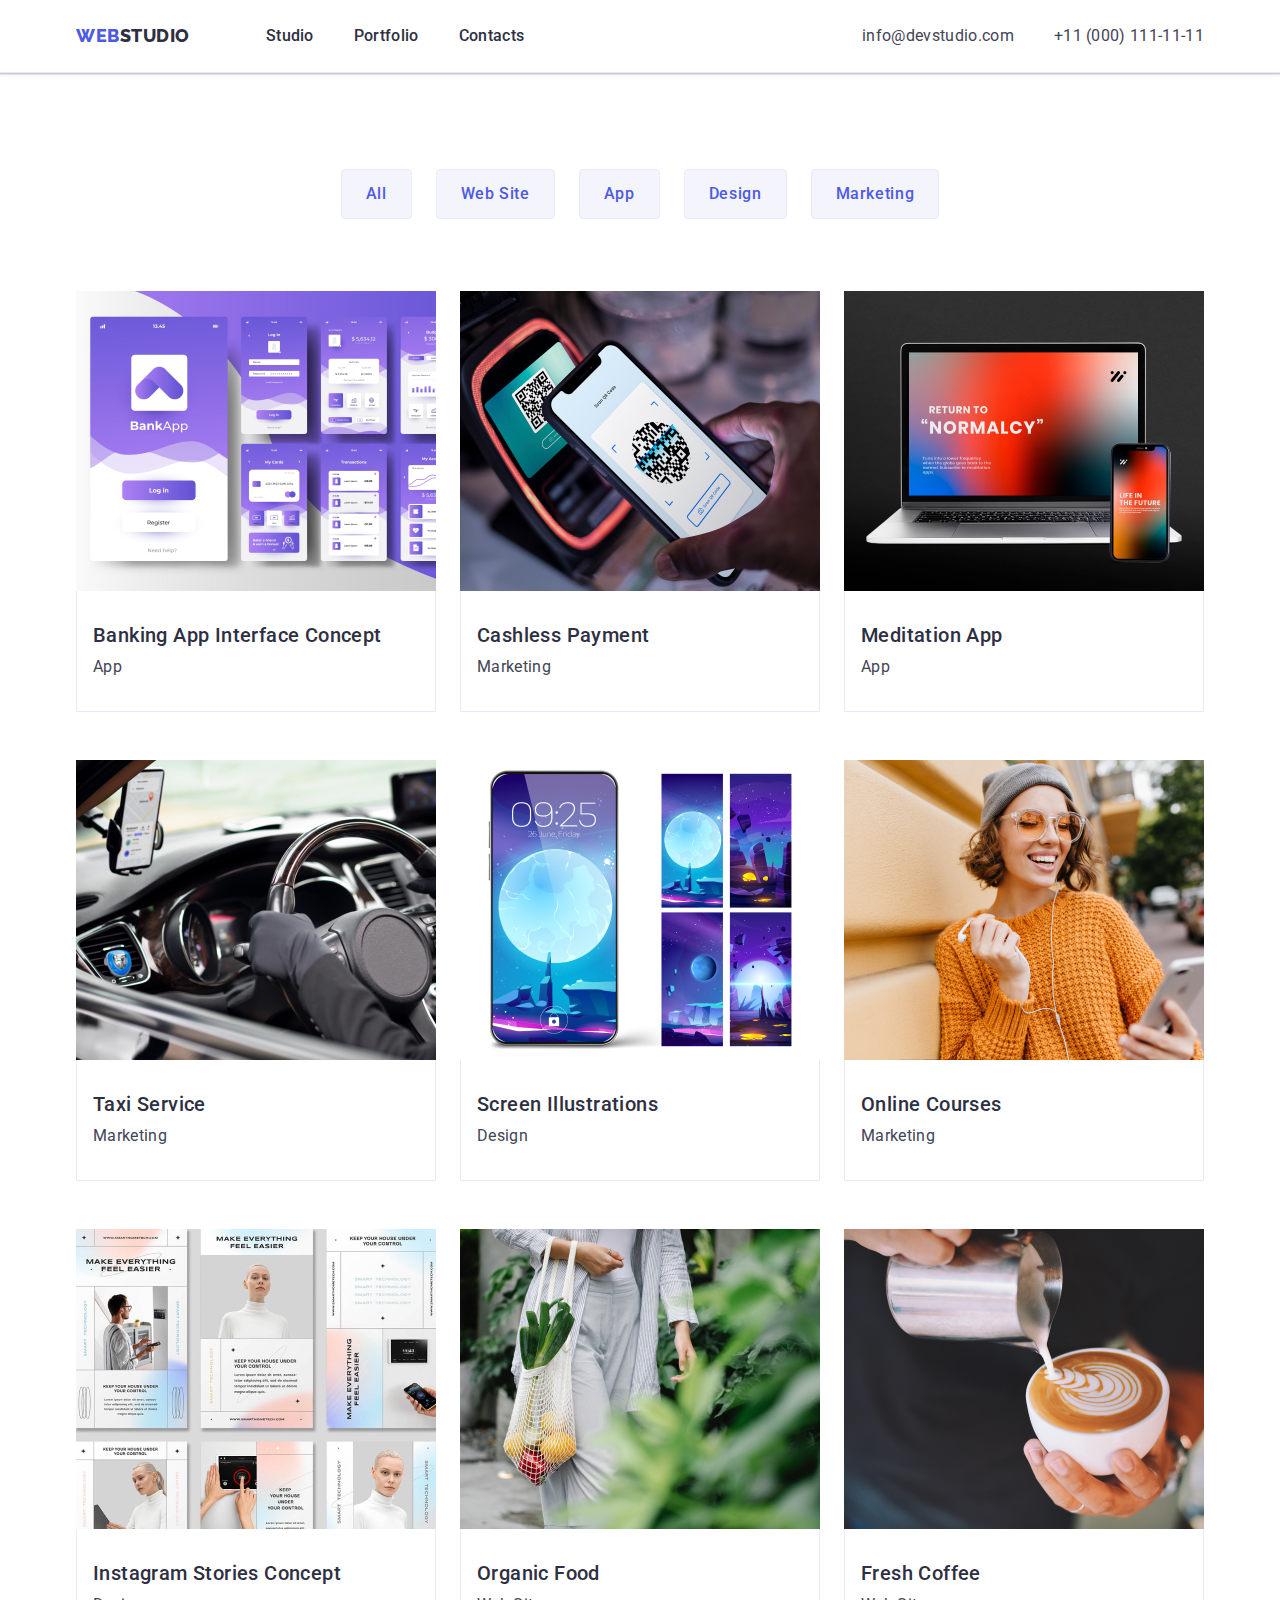
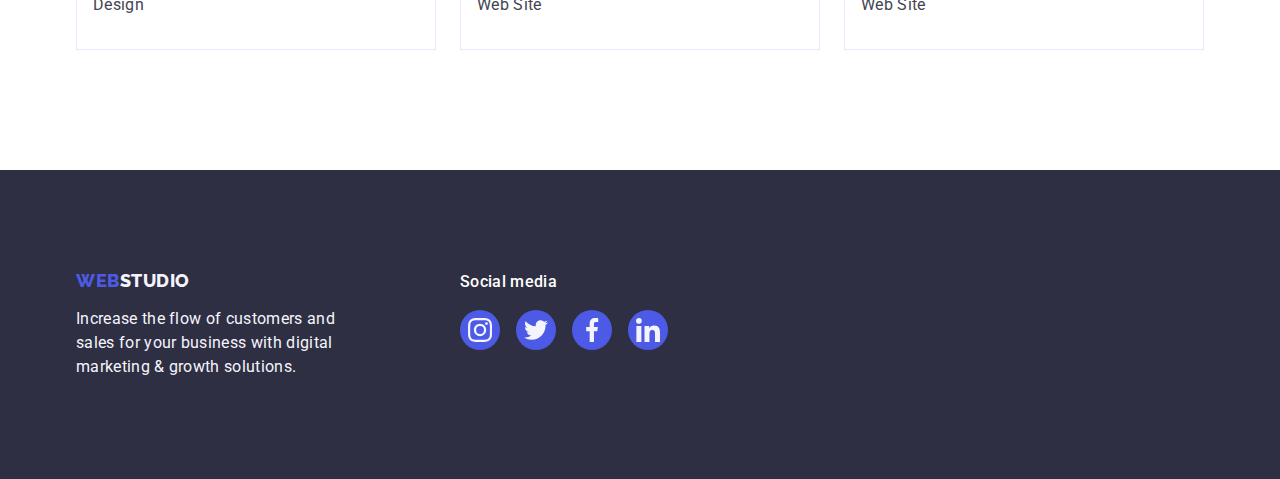
==== portfolio.html @ a552c52c "Initial commit" ====
<!DOCTYPE html>
<html lang="en">
  <head>
    <meta charset="UTF-8" />
    <meta http-equiv="X-UA-Compatible" content="IE=edge" />
    <meta name="viewport" content="width=device-width, initial-scale=1.0" />
    <title>Document</title>
    <!-- fonts -->
    <link rel="preconnect" href="https://fonts.googleapis.com" />
    <link rel="preconnect" href="https://fonts.gstatic.com" crossorigin />
    <link
      href="https://fonts.googleapis.com/css2?family=Raleway:wght@700;800&family=Roboto:wght@400;500&display=swap"
      rel="stylesheet"
    />
    <link
      rel="stylesheet"
      href="https://cdnjs.cloudflare.com/ajax/libs/modern-normalize/1.1.0/modern-normalize.min.css"
    />
    <!-- css -->
    <link rel="stylesheet" href="./css/styles.css" />
  </head>
  <body>
    <!-- Header section -->
    <header class="header-page">
      <div class="header-container container">
        <nav class="nav-main list">
          <a href="./portfolio.html" class="trademark-link link"
            >Web<span class="trademark-dark">Studio</span></a
          >
          <ul class="nav-list list">
            <li class="nav-item list">
              <a class="nav-link link" href="./index.html">Studio</a>
            </li>
            <li class="nav-item list">
              <a class="nav-link link" href="./portfolio.html">Portfolio</a>
            </li>
            <li class="nav-item list">
              <a class="nav-link link" href="">Contacts</a>
            </li>
          </ul>
        </nav>
        <address class="address">
          <ul class="list-address list">
            <li>
              <a class="contact link" href="mailto:info@devstudio.com"
                >info@devstudio.com</a
              >
            </li>
            <li>
              <a class="contact link" href="tel:+110001111111"
                >+11 (000) 111-11-11</a
              >
            </li>
          </ul>
        </address>
      </div>
    </header>
    <main>
      <!-- Buttons and Rows of pictures -->
      <section class="btn-img">
        <div class="buttons-container container">
          <h1 hidden>Buttons and Pictures</h1>
          <ul class="btn-img-list list">
            <li class="portfolio-button">
              <button class="button" type="button">All</button>
            </li>
            <li class="portfolio-button">
              <button class="button" type="button">Web Site</button>
            </li>
            <li class="portfolio-button">
              <button class="button" type="button">App</button>
            </li>
            <li class="portfolio-button">
              <button class="button" type="button">Design</button>
            </li>
            <li class="portfolio-button">
              <button class="button" type="button">Marketing</button>
            </li>
          </ul>
          <!-- PROJECTS -->
          <ul class="project list">
            <li class="project-item">
              <a href="" class="project-link link">
                <img
                  src="./images/projects/1concept.jpg"
                  alt="Banking App Interface Concept"
                  width="360"
                  height="300"
                />
                <div class="project-wraper">
                  <h2 class="project-name link">
                    Banking App Interface Concept
                  </h2>
                  <p class="project-text link">App</p>
                </div>
              </a>
            </li>
            <li class="project-item">
              <a href="" class="project-link link">
                <img
                  src="./images/projects/2payment.jpg"
                  alt="Cashless Payment"
                  width="360"
                  height="300"
                />
                <div class="project-wraper">
                  <h2 class="project-name link">Cashless Payment</h2>
                  <p class="project-text link">Marketing</p>
                </div>
              </a>
            </li>
            <li class="project-item">
              <a href="" class="project-link link">
                <img
                  src="./images/projects/3app.jpg"
                  alt="Meditation App"
                  width="360"
                  height="300"
                />
                <div class="project-wraper">
                  <h2 class="project-name link">Meditation App</h2>
                  <p class="project-text link">App</p>
                </div>
              </a>
            </li>
            <li class="project-item">
              <a href="" class="project-link link">
                <img
                  src="./images/projects/4service.jpg"
                  alt="Taxi Service"
                  width="360"
                  height="300"
                />
                <div class="project-wraper">
                  <h2 class="project-name link">Taxi Service</h2>
                  <p class="project-text link">Marketing</p>
                </div>
              </a>
            </li>
            <li class="project-item">
              <a href="" class="project-link link">
                <img
                  src="./images/projects/5illustration.jpg"
                  alt="Screen Illustrations"
                  width="360"
                  height="300"
                />
                <div class="project-wraper">
                  <h2 class="project-name link">Screen Illustrations</h2>
                  <p class="project-text link">Design</p>
                </div>
              </a>
            </li>
            <li class="project-item">
              <a href="" class="project-link link">
                <img
                  src="./images/projects/6courses.jpg"
                  alt="Online Courses"
                  width="360"
                  height="300"
                />
                <div class="project-wraper">
                  <h2 class="project-name link">Online Courses</h2>
                  <p class="project-text link">Marketing</p>
                </div>
              </a>
            </li>
            <li class="project-item">
              <a href="" class="project-link link">
                <img
                  src="./images/projects/7instagram.jpg"
                  alt="Instagram Stories Concept"
                  width="360"
                  height="300"
                />
                <div class="project-wraper">
                  <h2 class="project-name link">Instagram Stories Concept</h2>
                  <p class="project-text link">Design</p>
                </div>
              </a>
            </li>
            <li class="project-item">
              <a href="" class="project-link link">
                <img
                  src="./images/projects/8food.jpg"
                  alt="Organic Food"
                  width="360"
                  height="300"
                />
                <div class="project-wraper">
                  <h2 class="project-name link">Organic Food</h2>
                  <p class="project-text link">Web Site</p>
                </div>
              </a>
            </li>
            <li class="project-item">
              <a href="" class="project-link link">
                <img
                  src="./images/projects/9coffee.jpg"
                  alt="Fresh Coffee"
                  width="360"
                  height="300"
                />
                <div class="project-wraper">
                  <h2 class="project-name link">Fresh Coffee</h2>
                  <p class="project-text link">Web Site</p>
                </div>
              </a>
            </li>
          </ul>
        </div>
      </section>
    </main>
  <!-- Footer section -->
  <footer class="footer-sec">
    <div class="footer-social container">
      <div>
      <a href="./index.html" class="logo-link link"
        >Web<span class="logo-white">Studio</span></a
      >
      <p class="footer-text">
        Increase the flow of customers and sales for your business with
        digital marketing & growth solutions.
      </p>
    </div>
      <!-- Footer icons  -->
      <div>
      <p class="footer-social-media">Social media</p>
      <ul class="footer-social-list list">
        <li class="sm-item">
          <a class="link-sm link" 
          href="" target="_blank" rel="noopener noreferrer"
          aria-label="Instagram icon">
            <svg class="sm-icon" width="24" height="24">
              <use href="./images/icon.svg#icon-instagram-2"></use>
            </svg> 
          </a>
        </li>
        <li class="sm-item">
          <a class="link-sm link" 
          href="" target="_blank" rel="noopener noreferrer"
          aria-label="Twitter icon">
            <svg class="sm-icon" width="24" height="24">
              <use href="./images/icon.svg#icon-twitter-1"></use>
            </svg> 
          </a>
        </li>
        <li class="sm-item">
          <a class="link-sm link" 
          href="" target="_blank" rel="noopener noreferrer"
          aria-label="Facebook icon">
            <svg class="sm-icon" width="24" height="24">
              <use href="./images/icon.svg#icon-facebook-1"></use>
            </svg> 
          </a>
        </li>
        <li class="sm-item">
          <a class="link-sm link" 
          href="" target="_blank" rel="noopener noreferrer"
          aria-label="Linkedin icon">
            <svg class="sm-icon" width="24" height="24">
              <use href="./images/icon.svg#icon-linkedin-1"></use>
            </svg> 
          </a>
        </li>
      </ul>
    </div>
    </div>
  </footer>
  </body>
</html>
---- css/styles.css ----
:root {
  --main-color: #4d5ae5;
  --primary-color: #2e2f42;
  --white-color: #ffffff;
  --alternative-color: #404bbf;
  --contacts-color: #434455;
}


body {
  font-family: "Roboto", sans-serif;
  color: var(--contacts-color);
  background-color: var(--white-color);
}

img {
  display: block;
  max-width: 100%;
  height: auto;
}

.visually-feature {
  position: absolute;
  width: 1px;
  height: 1px;
  margin: -1px;
  border: 0;
  padding: 0;
  clip: rect(0 0 0 0);
  overflow: hidden;
}

/* ==== reset start ==== */

h1,
h2,
h3,
h4,
h5,
h6,
p {
  margin: 0;
}

p,
ul {
  padding: 0;
  margin: 0;
}

.link {
  text-decoration: none;
}

.list {
  list-style: none;
  padding: 0;
  margin: 0;
}

button {
  font-family: inherit;
  color: currentColor;
  cursor: pointer;
}

.hidden {
  display: none;
  padding: 0;
  margin: 0;
}

.container {
  width: 1158px;
  padding-left: 15px;
  padding-right: 15px;
  margin-left: auto;
  margin-right: auto;
  align-items: center;
}

/* ==== reset ends ==== */

/* ==== HEADER ==== */

.header-page {
  display: flex;
  align-items: center;
  background: #ffffff;
  border-bottom: 1px solid #e7e9fc;
  box-shadow: 0px 2px 1px rgba(46, 47, 66, 0.08), 0px 1px 1px rgba(46, 47, 66, 0.16), 0px 1px 6px rgba(46, 47, 66, 0.08);
}

.header-container {
  display: flex;
  align-items: center;
}

/* LOGO */

.trademark-link {
  margin-right: 76px;
  padding-top: 24px;
  padding-bottom: 24px;

  color: var(--main-color);
  font-family: "Raleway", sans-serif;
  font-style: normal;
  font-weight: 800;
  font-size: 18px;
  line-height: 1.17;
  letter-spacing: 0.03em;
  text-transform: uppercase;
}
.trademark-dark {
  align-items: center;

  color: var(--primary-color);
  font-family: "Raleway";
  font-style: normal;
  font-weight: 800;
  font-size: 18px;
  line-height: 1.7;
  letter-spacing: 0.03em;
  text-transform: uppercase;
}

/* NAVIGATION */

.nav-main {
  display: flex;
  margin-right: auto;
  align-items: center;
}

.nav-list {
  display: flex;
}

.nav-list .item {
  margin-right: 0px;
}

.nav-list .item:last-child {
  margin-right: 0;
}

.nav-link {
  display: block;
  padding-top: 24px;
  padding-bottom: 24px;
  align-items: center;

  color: var(--primary-color);
  font-weight: 500;
  font-size: 16px;
  line-height: 1.5;
  letter-spacing: 0.02em;
}
.nav-link:hover,
.nav-link:focus {
  color: var(--alternative-color);
}

/* CONTACTS */

.list-address {
  display: flex;
  align-items: center;
}


.list-address .item:last-child {
  margin-right: 0;
}

.address {
  font-style: normal;
  margin-left: auto;
}

.contact {
  padding-top: 24px;
  padding-bottom: 24px;
  display: block;
  color: var(--contacts-color);
  font-family: "Roboto", sans-serif;
  font-weight: 400;
  font-size: 16px;
  line-height: 1.5;
  letter-spacing: 0.02em;
}

.contact:hover,
.contact:focus {
  color: var(--alternative-color);
}

/* ==== HERO SECTION ==== */

/* HERO TITLE */

.first-sec {
  background: #2E2F42;
  background-image: linear-gradient(rgba(46, 47, 66, 0.7), rgba(46, 47, 66, 0.7)),
  url(../images/hero/people-office.jpg);
  background-repeat: no-repeat;
  background-position: center;
  background-size: cover;
  max-width: 1440px;
  margin-left: auto;
  margin-right: auto;
  padding-top: 188px;
  padding-bottom: 188px;
  text-align: center;
}

.first-sec-title {
  margin-left: auto;
  margin-right: auto;
  max-width: 496px;
  color: var(--white-color);
  font-weight: 700;
  font-size: 56px;
  line-height: 1.07;
  text-align: center;
  display: block;
  letter-spacing: 0.02em;
}

/* BUTTON */

.hero-button {
  display: block;
  margin-left: auto;
  margin-right: auto;
  margin-top: 48px;
  margin-bottom: 0;
  border: 1px solid transparent;
  border-radius: 4px;
  padding: 16px 32px;
  min-width: 169px;
  text-align: center;
  font-family: "Roboto", sans-serif;
  font-style: normal;
  font-weight: 500;
  font-size: 16px;
  line-height: 1.5;
  text-align: center;
  letter-spacing: 0.04em;
  color: var(--white-color);
  cursor: pointer;
  border: none;
  border-radius: 4px;
  background: var(--main-color);
  box-shadow: 0px 4px 4px rgba(0, 0, 0, 0.15);
}
.hero-button:hover,
.hero-button:focus {
  background-color: var(--alternative-color);
}

/* ==== SECOND SECTION ==== */

/* Icons */

.second-sec-div {
  display: flex;
  align-items: center;
  width: 264px;
  height: 112px;
  justify-content: center;
  margin-bottom: 8px;
  background: #F4F4FD;
border-radius: 4px;
}

/* second section main */

.second-sec-list {
  display: flex;
  gap: 24px;
}

.second-sec {
  padding-top: 120px;
  padding-bottom: 120px;
}

.second-sec-item {
  width: calc((100% - 72px) / 4);
}

/* SECOND TITLE */

.second-sec-title {
  margin-bottom: 8px;
  color: var(--primary-color);
  font-weight: 500;
  font-size: 20px;
  line-height: 1.2;
  letter-spacing: 0.02em;
}

/* SECOND TEXT */

.second-sec-text {
  color: var(--contacts-color);
  font-size: 16px;
  line-height: 1.5;
  letter-spacing: 0.02em;
}

/* ==== THIRD SECTION ==== */

/* THIRD TITLE */
.third-sec {
  padding-bottom: 120px;
}

.third-sec-title {
  margin-bottom: 72px;
  color: var(--primary-color);
  font-weight: 700;
  font-size: 36px;
  line-height: 1.11;
  text-align: center;
  letter-spacing: 0.02em;
  text-transform: capitalize;
}

/* THIRD SECTION PICTURE */

.tech-item {
  width: calc((100% - 48px) / 3);
}

.third-sec-list {
  display: flex;
  flex-wrap: wrap;
  gap: 24px;
  text-align: center;
}

.pic-third-sec {
  flex-direction: column;
  align-items: flex-start;
  padding: 0px;
}

/* ==== FOURTH SECTION ==== */

.fourth-sec {
  background: #f4f4fd;
  padding: 120px 0;
}
.team-item {
  background-color: var(--white-color);
  box-shadow: 0px 1px 6px rgba(46, 47, 66, 0.08),
    0px 1px 1px rgba(46, 47, 66, 0.16), 0px 2px 1px rgba(46, 47, 66, 0.08);
  border-radius: 0px 0px 4px 4px;
}

/* TEAM */

.team {
  margin-bottom: 72px;
  color: var(--primary-color);
  font-size: 36px;
  line-height: 1.11;
  text-align: center;
  letter-spacing: 0.02em;
  text-transform: capitalize;
}

.team-list {
  display: flex;
  justify-content: center;
  flex-wrap: wrap;
  gap: 24px;
  text-align: center;
}
.team-item {
  width: calc((100% - (24px * 3)) / 4);
}

.team-wraper {
  padding: 32px 0;
  border-radius: 0px 0px 4px 4px;
}
.team-name {
  margin-bottom: 8px;

  color: var(--primary-color);
  font-weight: 500;
  font-size: 20px;
  line-height: 1.2;
  letter-spacing: 0.02em;
}
.prof-name {
  color: var(--contacts-color);
  font-size: 16px;
  line-height: 1.5;
  letter-spacing: 0.02em;
  margin-bottom: 22px;
}

/* Socials icons */

.socials {
  display: flex;
  justify-content: center;
  gap: 24px;
}

.socials-link {
  display: flex;
  justify-content: center;
  align-items: center;

  width: 40px;
  height: 40px;

  background-color: #4D5AE5;
  border-radius: 50%;
  fill: var(--white-color);
}

.socials-link:hover,
.socials-link:focus {
  background-color: var(--alternative-color);
}

.socials-icon {
  fill: #f4f4fd;
}

/*==== Customers section ==== */

.customers-section {
  padding-top: 120px;
  padding-bottom: 120px
}

.customers-title {
  margin-bottom: 72px; 
  color: var(--primary-color);
  font-weight: 700;
  font-size: 36px;
  line-height: 1.1;
  text-align: center;
  letter-spacing: 0.02em;
  text-transform: capitalize;
}
.clients-list {
  display: flex;
  align-items: center;
  gap: 24px;
}
.clients-link {
  display: flex;
  align-items: center;
  justify-content: center;

  width: 168px;
  height: 88px;
  border: 1px solid #8E8F99;
  border-radius: 4px;
  color: #8E8F99 ;
}
.clients-link:hover,
.clients-link:focus {
  color: var(--alternative-color);
  border-color: var(--alternative-color);
}
.clients-icon {
fill: currentColor;
}
.clients-item:hover,
.clients-item:focus {
  color: var(--alternative-color);
}



/* ==== FOOTER SECTION ==== */

.footer-sec {
  background: var(--primary-color);
  padding: 100px 0;
}

/* FOOTER LOGO */

.logo-link {
  display: inline-block;
  margin-bottom: 16px;
  color: var(--main-color);
  font-family: "Raleway", sans-serif;
  font-style: normal;
  font-weight: 800;
  font-size: 18px;
  line-height: 1.17;
  letter-spacing: 0.03em;
  text-transform: uppercase;
}
.logo-white {
  color: #f4f4fd;
  font-family: "Raleway", sans-serif;
  font-style: normal;
  font-weight: 800;
  font-size: 18px;
  line-height: 1.17;
  letter-spacing: 0.03em;
  text-transform: uppercase;
}

/* FOOTER TEXT */

.footer-text {
  width: 264px;
  color: #f4f4fd;
  font-size: 16px;
  line-height: 1.5;
  letter-spacing: 0.02em;
}

/* Footer icons */

.footer-social {
  display: flex;
  gap: 120px;
  align-items: baseline;
}

.footer-social-media {
  color: var(--white-color);
  margin-bottom: 16px;

  font-weight: 500;
font-size: 16px;
line-height: 24px;
letter-spacing: 0.02em;
}

.footer-social-list {
  display: flex;
  gap: 16px;
  align-items: baseline;
}

.link-sm {
  display: flex;
  justify-content: center;
  align-items: center;
  width: 40px;
  height: 40px;

  background-color: var(--main-color);
  border-radius: 50%;
}

.link-sm:hover,
.link-sm:focus {
  background-color: #31D0AA;
}


.sm-icon {
  fill: #f4f4fd;
}
/* ========= PORTFOLIO =========== */

/* ==== HEADER PORTFOLIO ==== */

.header-page {
  display: flex;
  align-items: center;
  background: #ffffff;
  border-bottom: 1px solid #e7e9fc;
}

.header-container {
  display: flex;
  align-items: center;
}

/* LOGO */

.trademark-link {
  margin-right: 76px;
  padding-top: 24px;
  padding-bottom: 24px;

  color: var(--main-color);
  font-family: "Raleway", sans-serif;
  font-style: normal;
  font-weight: 800;
  font-size: 18px;
  line-height: 1.17;
  letter-spacing: 0.03em;
  text-transform: uppercase;
}
.trademark-dark {
  align-items: center;

  color: var(--primary-color);
  font-family: "Raleway", sans-serif;
  font-style: normal;
  font-weight: 800;
  font-size: 18px;
  line-height: 1.17;
  letter-spacing: 0.03em;
  text-transform: uppercase;
}
/* NAVIGATION */

.nav-main {
  display: flex;
  margin-right: auto;
  align-items: center;
}

.nav-list {
  display: flex;
  gap: 40px;
}

.nav-list .item:last-child {
  margin-right: 0;
}

.nav-link {
  display: block;
  padding-top: 24px;
  padding-bottom: 24px;
  gap: 40px;
  align-items: center;

  color: var(--primary-color);
  font-weight: 500;
  font-size: 16px;
  line-height: 1.5;
  letter-spacing: 0.02em;
}
.nav-link:hover,
.nav-link:focus {
  color: var(--alternative-color);
}

.list-address {
  display: flex;
  align-items: center;
  gap: 40px;
}


.list-address .item:last-child {
  margin-right: 0;
}

.address {
  font-style: normal;
}

.contact:hover,
.contact:focus {
  color: var(--alternative-color);
}

/* ==== BUTTONS AND PICTURES ==== */

.btn-img {
  padding: 96px 0 120px;
}

.btn-img-list {
  display: flex;
  justify-content: center;
  align-items: center;
  gap: 24px;
  margin-bottom: 72px;
}

.portfolio-button:first-child {
  margin-left: o;
}

.button {
  align-items: center;
  border: 1px solid transparent;
  padding: 12px 24px;
  border-radius: 4px;

  color: var(--main-color);
  background: #f4f4fd;
  cursor: pointer;
  border: 1px solid #e7e9fc;
  font-family: "Roboto", sans-serif;
  font-style: normal;
  font-weight: 500;
  font-size: 16px;
  line-height: 1.5;
  letter-spacing: 0.04em;
}
.button:hover,
.button:focus {
  color: var(--white-color);
  background: var(--alternative-color);
  border: 1px solid transparent;
  box-shadow: 0px 3px 1px rgba(0, 0, 0, 0.1), 0px 2px 1px rgba(0, 0, 0, 0.08), 0px 2px 2px rgba(0, 0, 0, 0.12);
}

/* ==== PROJECTS ==== */

.project-item {
  width: calc((100% - 48px) / 3);
}

.project-wraper {
  padding: 32px 16px;
  width: 360px;
  border: 1px solid #e7e9fc;
  border-top: none;
}

.project {
  display: flex;
  flex-wrap: wrap;
  gap: 20px;
  column-gap: 24px;
  row-gap: 48px;
}

.project-link {
  display: block;
}

.project-link:hover,
 .project-link:focus {
  box-shadow: 0px 1px 6px rgba(46, 47, 66, 0.08), 0px 1px 1px rgba(46, 47, 66, 0.16), 0px 2px 1px rgba(46, 47, 66, 0.08);
}

.project-name {
  margin-bottom: 8px;
  color: var(--primary-color);
  font-weight: 500;
  font-size: 20px;
  line-height: 1.2;
  letter-spacing: 0.02em;
}
.project-text {
  color: var(--contacts-color);
  font-style: normal;
  font-size: 16px;
  line-height: 1.5;
  letter-spacing: 0.02em;
}
/* ==== FOOTER ==== */
.logo-footer {
  color: #f4f4fd;
  font-family: "Raleway", sans-serif;
  font-style: normal;
  font-weight: 800;
  font-size: 18px;
  line-height: 1.17;
  letter-spacing: 0.03em;
  text-transform: uppercase;
}
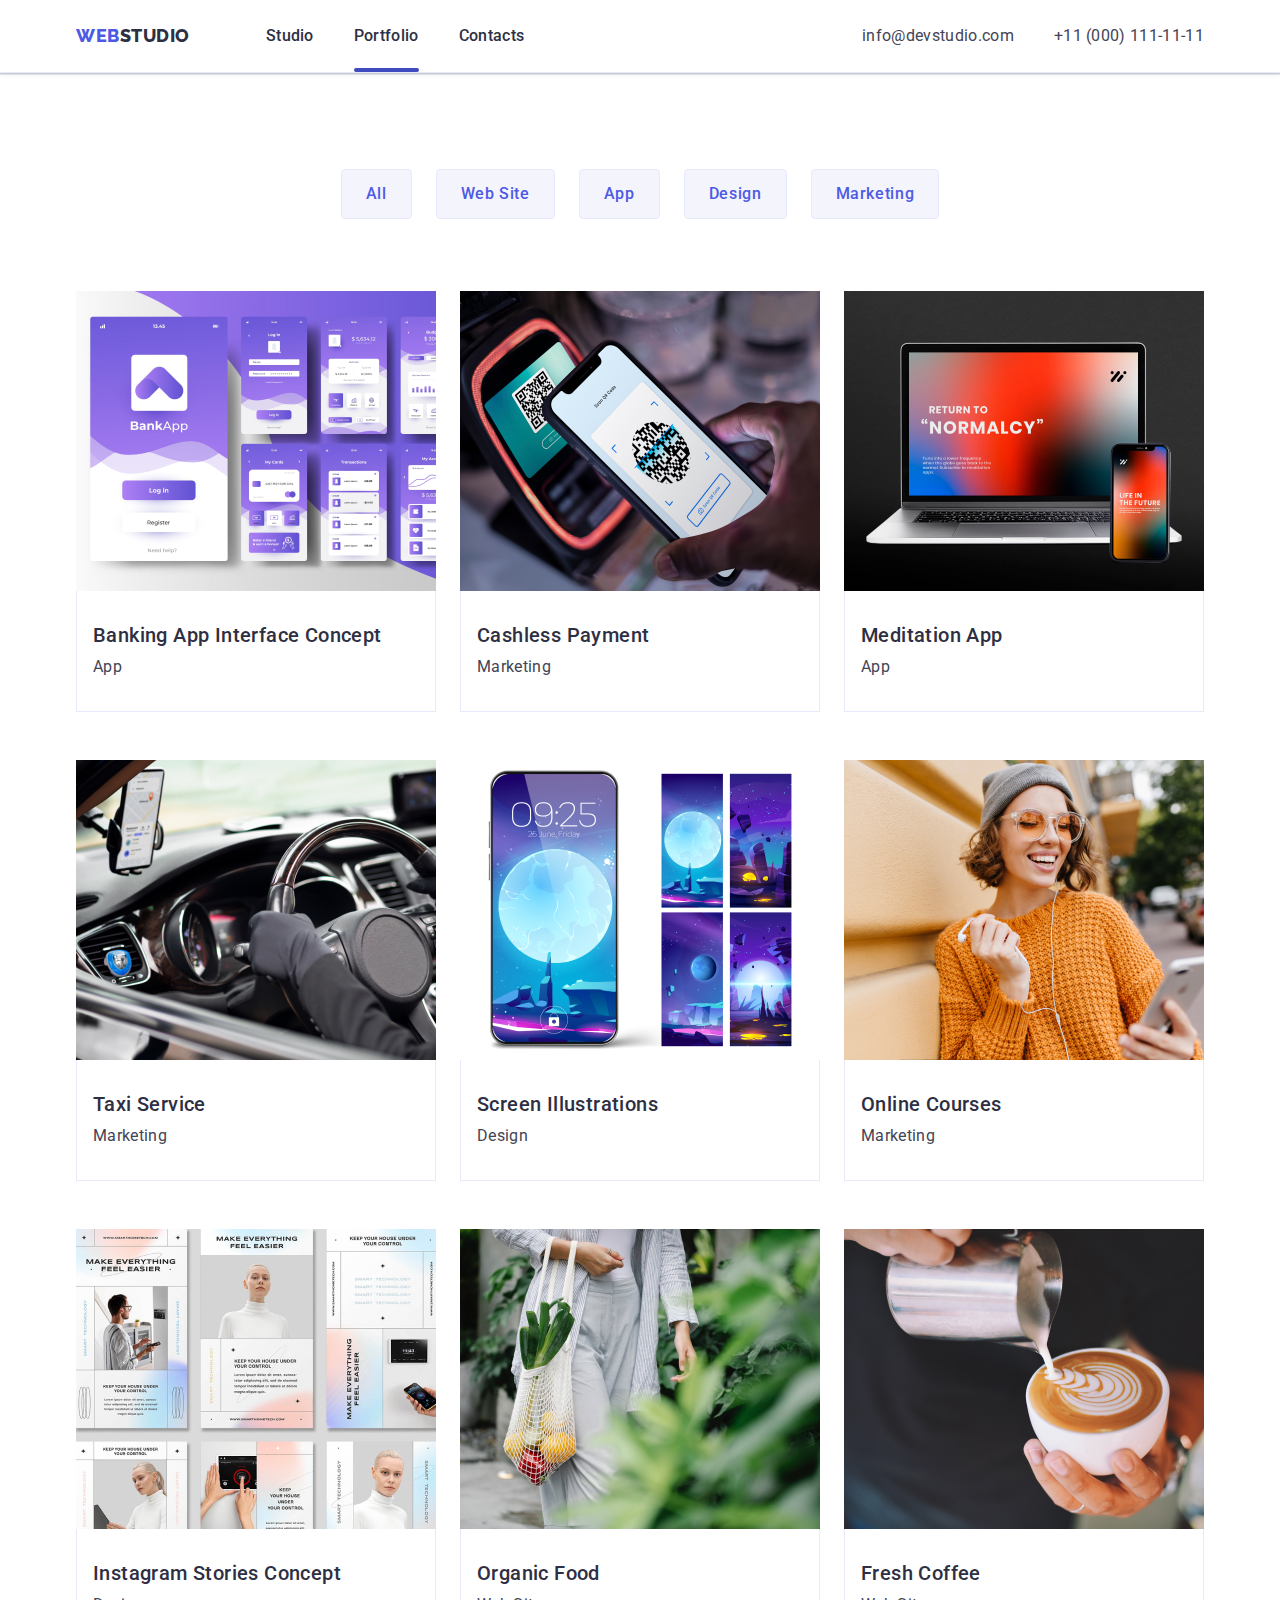
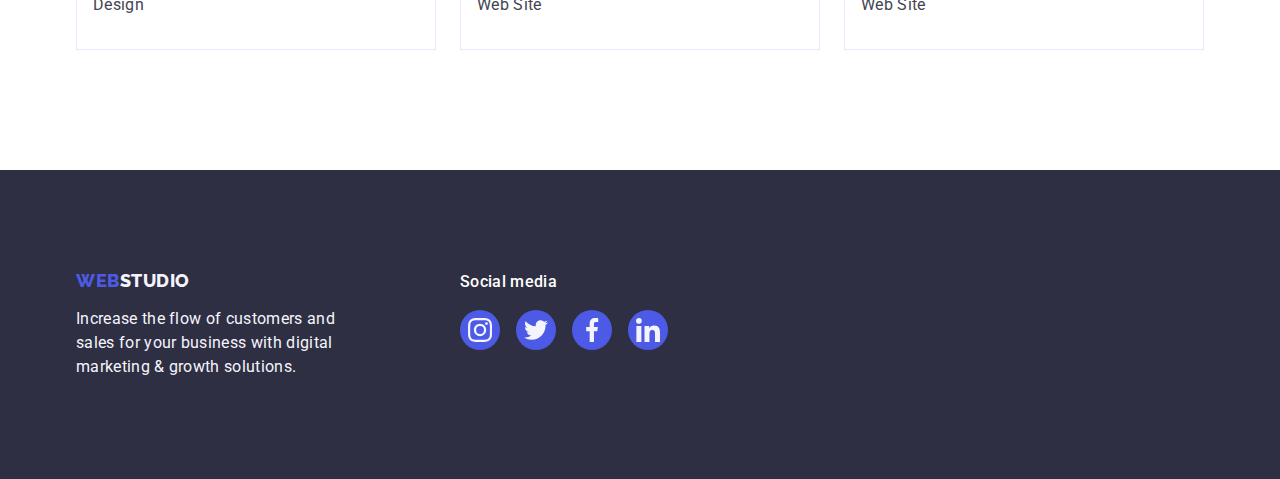
==== commit 2abe5878: "commit" ====
--- a/portfolio.html
+++ b/portfolio.html
@@ -32,7 +32,7 @@
               <a class="nav-link link" href="./index.html">Studio</a>
             </li>
             <li class="nav-item list">
-              <a class="nav-link link" href="./portfolio.html">Portfolio</a>
+              <a class="nav-link current link" href="./portfolio.html">Portfolio</a>
             </li>
             <li class="nav-item list">
               <a class="nav-link link" href="">Contacts</a>
@@ -223,8 +223,8 @@
         digital marketing & growth solutions.
       </p>
     </div>
-      <!-- Footer icons  -->
-      <div>
+     <!-- Footer icons  -->
+    <div>
       <p class="footer-social-media">Social media</p>
       <ul class="footer-social-list list">
         <li class="sm-item">
--- a/css/styles.css
+++ b/css/styles.css
@@ -146,6 +146,7 @@
 }
 
 .nav-link {
+  position: relative;
   display: block;
   padding-top: 24px;
   padding-bottom: 24px;
@@ -160,6 +161,21 @@
 .nav-link:hover,
 .nav-link:focus {
   color: var(--alternative-color);
+}
+
+.nav-link::after {
+  content: "";
+position: absolute;
+bottom: 0;
+left: 0;
+
+  display: block;
+  width: 100%;
+height: 4px;
+border-radius: 2px;
+}
+.nav-link.current::after {
+  background: #404BBF;
 }
 
 /* CONTACTS */
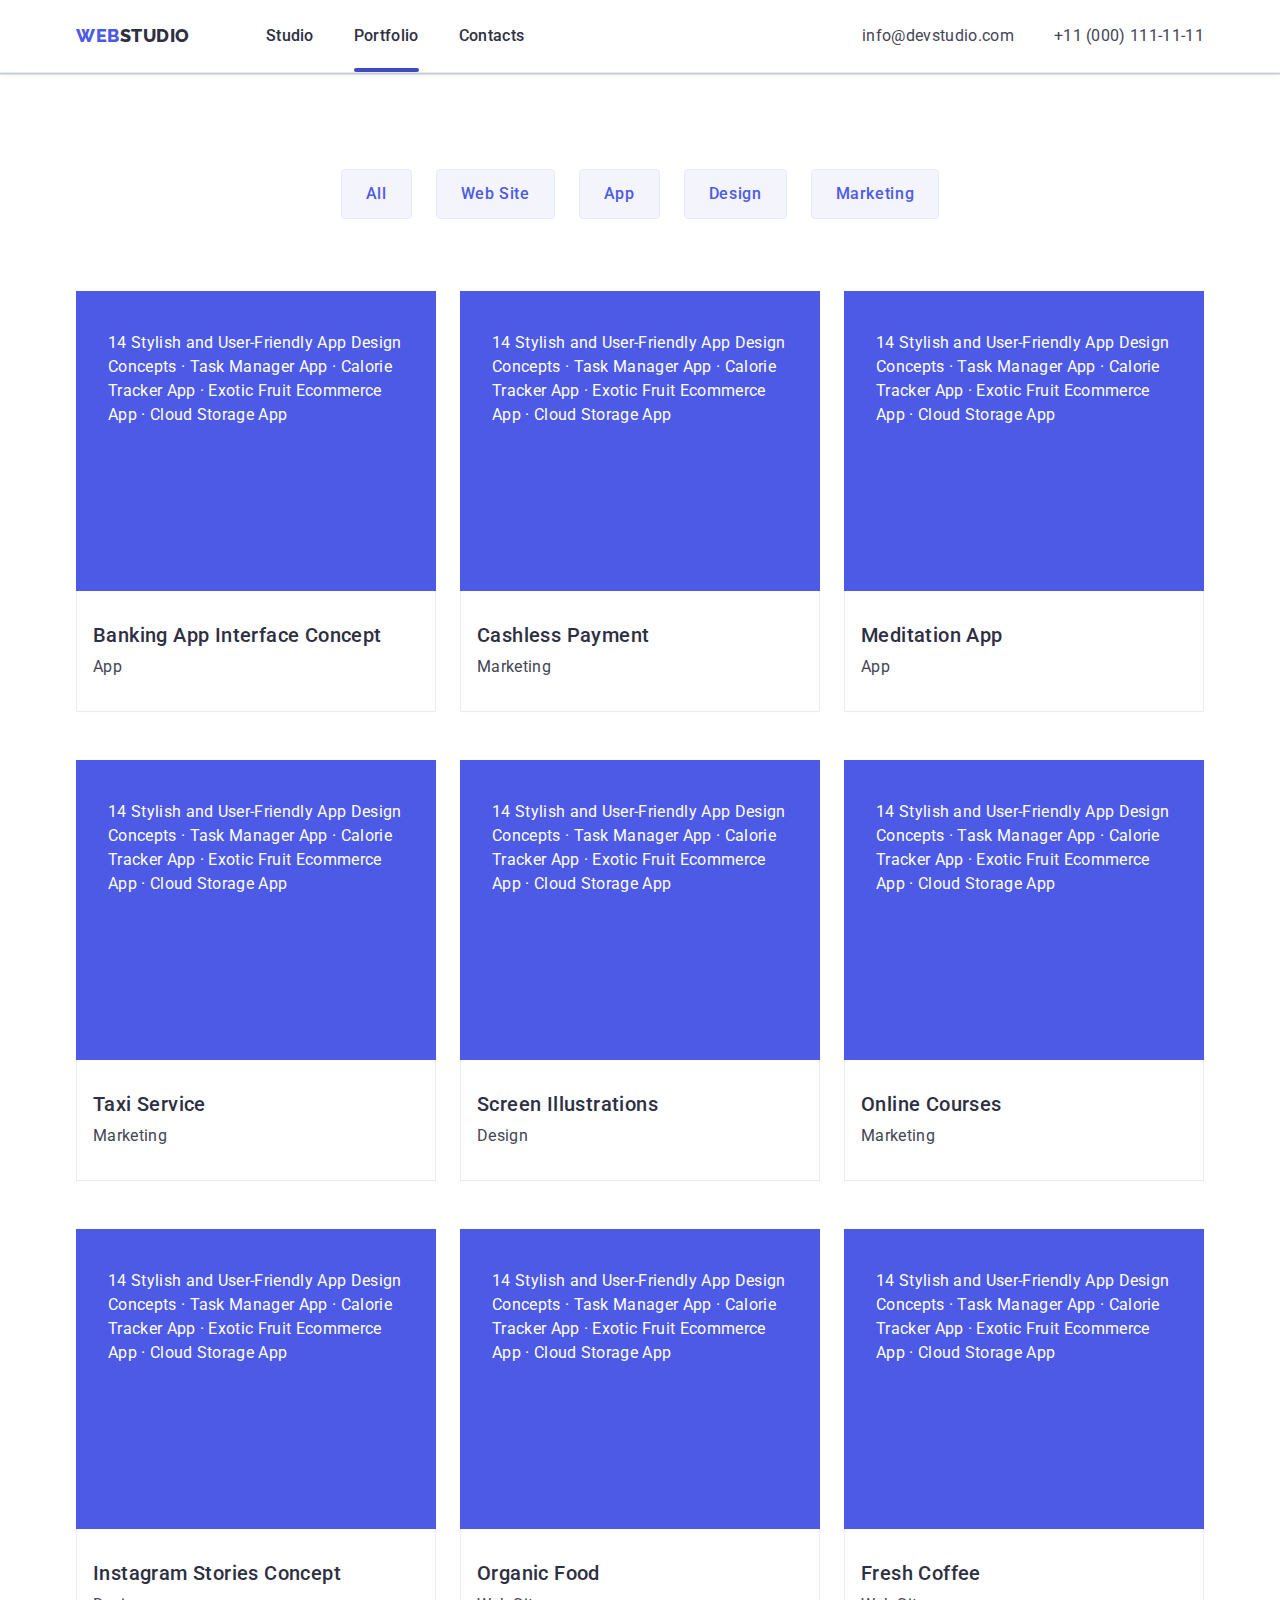
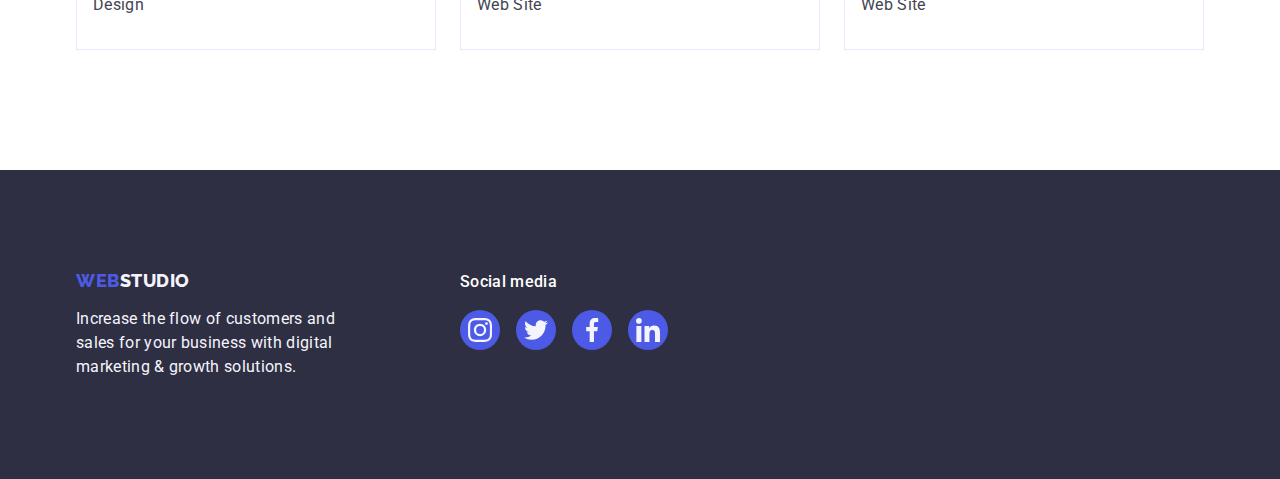
==== commit 553b921e: "commit" ====
--- a/portfolio.html
+++ b/portfolio.html
@@ -32,7 +32,9 @@
               <a class="nav-link link" href="./index.html">Studio</a>
             </li>
             <li class="nav-item list">
-              <a class="nav-link current link" href="./portfolio.html">Portfolio</a>
+              <a class="nav-link current link" href="./portfolio.html"
+                >Portfolio</a
+              >
             </li>
             <li class="nav-item list">
               <a class="nav-link link" href="">Contacts</a>
@@ -81,12 +83,19 @@
           <ul class="project list">
             <li class="project-item">
               <a href="" class="project-link link">
+                <div class="project-box">
                 <img
                   src="./images/projects/1concept.jpg"
                   alt="Banking App Interface Concept"
                   width="360"
                   height="300"
                 />
+                <p class="project-label">
+                  14 Stylish and User-Friendly App Design Concepts · Task
+                  Manager App · Calorie Tracker App · Exotic Fruit Ecommerce App
+                  · Cloud Storage App
+                </p>
+                </div>
                 <div class="project-wraper">
                   <h2 class="project-name link">
                     Banking App Interface Concept
@@ -97,12 +106,19 @@
             </li>
             <li class="project-item">
               <a href="" class="project-link link">
+                <div class="project-box">
                 <img
                   src="./images/projects/2payment.jpg"
                   alt="Cashless Payment"
                   width="360"
                   height="300"
                 />
+                <p class="project-label">
+                  14 Stylish and User-Friendly App Design Concepts · Task
+                  Manager App · Calorie Tracker App · Exotic Fruit Ecommerce App
+                  · Cloud Storage App
+                </p>
+                </div>
                 <div class="project-wraper">
                   <h2 class="project-name link">Cashless Payment</h2>
                   <p class="project-text link">Marketing</p>
@@ -111,12 +127,19 @@
             </li>
             <li class="project-item">
               <a href="" class="project-link link">
+                <div class="project-box">
                 <img
                   src="./images/projects/3app.jpg"
                   alt="Meditation App"
                   width="360"
                   height="300"
                 />
+                  <p class="project-label">
+                  14 Stylish and User-Friendly App Design Concepts · Task
+                  Manager App · Calorie Tracker App · Exotic Fruit Ecommerce App
+                  · Cloud Storage App
+                </p>
+                </div>
                 <div class="project-wraper">
                   <h2 class="project-name link">Meditation App</h2>
                   <p class="project-text link">App</p>
@@ -125,12 +148,19 @@
             </li>
             <li class="project-item">
               <a href="" class="project-link link">
+                <div class="project-box">
                 <img
                   src="./images/projects/4service.jpg"
                   alt="Taxi Service"
                   width="360"
                   height="300"
                 />
+                  <p class="project-label">
+                  14 Stylish and User-Friendly App Design Concepts · Task
+                  Manager App · Calorie Tracker App · Exotic Fruit Ecommerce App
+                  · Cloud Storage App
+                </p>
+                </div>
                 <div class="project-wraper">
                   <h2 class="project-name link">Taxi Service</h2>
                   <p class="project-text link">Marketing</p>
@@ -139,12 +169,19 @@
             </li>
             <li class="project-item">
               <a href="" class="project-link link">
+                <div class="project-box">
                 <img
                   src="./images/projects/5illustration.jpg"
                   alt="Screen Illustrations"
                   width="360"
                   height="300"
                 />
+                  <p class="project-label">
+                  14 Stylish and User-Friendly App Design Concepts · Task
+                  Manager App · Calorie Tracker App · Exotic Fruit Ecommerce App
+                  · Cloud Storage App
+                </p>
+                </div>
                 <div class="project-wraper">
                   <h2 class="project-name link">Screen Illustrations</h2>
                   <p class="project-text link">Design</p>
@@ -153,12 +190,19 @@
             </li>
             <li class="project-item">
               <a href="" class="project-link link">
+                <div class="project-box">
                 <img
                   src="./images/projects/6courses.jpg"
                   alt="Online Courses"
                   width="360"
                   height="300"
                 />
+                <p class="project-label">
+                  14 Stylish and User-Friendly App Design Concepts · Task
+                  Manager App · Calorie Tracker App · Exotic Fruit Ecommerce App
+                  · Cloud Storage App
+                </p>
+                </div>
                 <div class="project-wraper">
                   <h2 class="project-name link">Online Courses</h2>
                   <p class="project-text link">Marketing</p>
@@ -167,12 +211,19 @@
             </li>
             <li class="project-item">
               <a href="" class="project-link link">
+                <div class="project-box">
                 <img
                   src="./images/projects/7instagram.jpg"
                   alt="Instagram Stories Concept"
                   width="360"
                   height="300"
                 />
+                 <p class="project-label">
+                  14 Stylish and User-Friendly App Design Concepts · Task
+                  Manager App · Calorie Tracker App · Exotic Fruit Ecommerce App
+                  · Cloud Storage App
+                </p>
+                </div>
                 <div class="project-wraper">
                   <h2 class="project-name link">Instagram Stories Concept</h2>
                   <p class="project-text link">Design</p>
@@ -181,12 +232,19 @@
             </li>
             <li class="project-item">
               <a href="" class="project-link link">
+                <div class="project-box">
                 <img
                   src="./images/projects/8food.jpg"
                   alt="Organic Food"
                   width="360"
                   height="300"
                 />
+                 <p class="project-label">
+                  14 Stylish and User-Friendly App Design Concepts · Task
+                  Manager App · Calorie Tracker App · Exotic Fruit Ecommerce App
+                  · Cloud Storage App
+                </p>
+                </div>
                 <div class="project-wraper">
                   <h2 class="project-name link">Organic Food</h2>
                   <p class="project-text link">Web Site</p>
@@ -195,12 +253,19 @@
             </li>
             <li class="project-item">
               <a href="" class="project-link link">
+                <div class="project-box">
                 <img
                   src="./images/projects/9coffee.jpg"
                   alt="Fresh Coffee"
                   width="360"
                   height="300"
                 />
+                  <p class="project-label">
+                  14 Stylish and User-Friendly App Design Concepts · Task
+                  Manager App · Calorie Tracker App · Exotic Fruit Ecommerce App
+                  · Cloud Storage App
+                </p>
+                </div>
                 <div class="project-wraper">
                   <h2 class="project-name link">Fresh Coffee</h2>
                   <p class="project-text link">Web Site</p>
@@ -211,61 +276,77 @@
         </div>
       </section>
     </main>
-  <!-- Footer section -->
-  <footer class="footer-sec">
-    <div class="footer-social container">
-      <div>
-      <a href="./index.html" class="logo-link link"
-        >Web<span class="logo-white">Studio</span></a
-      >
-      <p class="footer-text">
-        Increase the flow of customers and sales for your business with
-        digital marketing & growth solutions.
-      </p>
-    </div>
-     <!-- Footer icons  -->
-    <div>
-      <p class="footer-social-media">Social media</p>
-      <ul class="footer-social-list list">
-        <li class="sm-item">
-          <a class="link-sm link" 
-          href="" target="_blank" rel="noopener noreferrer"
-          aria-label="Instagram icon">
-            <svg class="sm-icon" width="24" height="24">
-              <use href="./images/icon.svg#icon-instagram-2"></use>
-            </svg> 
-          </a>
-        </li>
-        <li class="sm-item">
-          <a class="link-sm link" 
-          href="" target="_blank" rel="noopener noreferrer"
-          aria-label="Twitter icon">
-            <svg class="sm-icon" width="24" height="24">
-              <use href="./images/icon.svg#icon-twitter-1"></use>
-            </svg> 
-          </a>
-        </li>
-        <li class="sm-item">
-          <a class="link-sm link" 
-          href="" target="_blank" rel="noopener noreferrer"
-          aria-label="Facebook icon">
-            <svg class="sm-icon" width="24" height="24">
-              <use href="./images/icon.svg#icon-facebook-1"></use>
-            </svg> 
-          </a>
-        </li>
-        <li class="sm-item">
-          <a class="link-sm link" 
-          href="" target="_blank" rel="noopener noreferrer"
-          aria-label="Linkedin icon">
-            <svg class="sm-icon" width="24" height="24">
-              <use href="./images/icon.svg#icon-linkedin-1"></use>
-            </svg> 
-          </a>
-        </li>
-      </ul>
-    </div>
-    </div>
-  </footer>
+    <!-- Footer section -->
+    <footer class="footer-sec">
+      <div class="footer-social container">
+        <div>
+          <a href="./index.html" class="logo-link link"
+            >Web<span class="logo-white">Studio</span></a
+          >
+          <p class="footer-text">
+            Increase the flow of customers and sales for your business with
+            digital marketing & growth solutions.
+          </p>
+        </div>
+        <!-- Footer icons  -->
+        <div>
+          <p class="footer-social-media">Social media</p>
+          <ul class="footer-social-list list">
+            <li class="sm-item">
+              <a
+                class="link-sm link"
+                href=""
+                target="_blank"
+                rel="noopener noreferrer"
+                aria-label="Instagram icon"
+              >
+                <svg class="sm-icon" width="24" height="24">
+                  <use href="./images/icon.svg#icon-instagram-2"></use>
+                </svg>
+              </a>
+            </li>
+            <li class="sm-item">
+              <a
+                class="link-sm link"
+                href=""
+                target="_blank"
+                rel="noopener noreferrer"
+                aria-label="Twitter icon"
+              >
+                <svg class="sm-icon" width="24" height="24">
+                  <use href="./images/icon.svg#icon-twitter-1"></use>
+                </svg>
+              </a>
+            </li>
+            <li class="sm-item">
+              <a
+                class="link-sm link"
+                href=""
+                target="_blank"
+                rel="noopener noreferrer"
+                aria-label="Facebook icon"
+              >
+                <svg class="sm-icon" width="24" height="24">
+                  <use href="./images/icon.svg#icon-facebook-1"></use>
+                </svg>
+              </a>
+            </li>
+            <li class="sm-item">
+              <a
+                class="link-sm link"
+                href=""
+                target="_blank"
+                rel="noopener noreferrer"
+                aria-label="Linkedin icon"
+              >
+                <svg class="sm-icon" width="24" height="24">
+                  <use href="./images/icon.svg#icon-linkedin-1"></use>
+                </svg>
+              </a>
+            </li>
+          </ul>
+        </div>
+      </div>
+    </footer>
   </body>
 </html>
--- a/css/styles.css
+++ b/css/styles.css
@@ -5,7 +5,6 @@
   --alternative-color: #404bbf;
   --contacts-color: #434455;
 }
-
 
 body {
   font-family: "Roboto", sans-serif;
@@ -88,7 +87,8 @@
   align-items: center;
   background: #ffffff;
   border-bottom: 1px solid #e7e9fc;
-  box-shadow: 0px 2px 1px rgba(46, 47, 66, 0.08), 0px 1px 1px rgba(46, 47, 66, 0.16), 0px 1px 6px rgba(46, 47, 66, 0.08);
+  box-shadow: 0px 2px 1px rgba(46, 47, 66, 0.08),
+    0px 1px 1px rgba(46, 47, 66, 0.16), 0px 1px 6px rgba(46, 47, 66, 0.08);
 }
 
 .header-container {
@@ -165,17 +165,17 @@
 
 .nav-link::after {
   content: "";
-position: absolute;
-bottom: 0;
-left: 0;
+  position: absolute;
+  bottom: 0;
+  left: 0;
 
   display: block;
   width: 100%;
-height: 4px;
-border-radius: 2px;
+  height: 4px;
+  border-radius: 2px;
 }
 .nav-link.current::after {
-  background: #404BBF;
+  background: #404bbf;
 }
 
 /* CONTACTS */
@@ -184,7 +184,6 @@
   display: flex;
   align-items: center;
 }
-
 
 .list-address .item:last-child {
   margin-right: 0;
@@ -217,9 +216,12 @@
 /* HERO TITLE */
 
 .first-sec {
-  background: #2E2F42;
-  background-image: linear-gradient(rgba(46, 47, 66, 0.7), rgba(46, 47, 66, 0.7)),
-  url(../images/hero/people-office.jpg);
+  background: #2e2f42;
+  background-image: linear-gradient(
+      rgba(46, 47, 66, 0.7),
+      rgba(46, 47, 66, 0.7)
+    ),
+    url(../images/hero/people-office.jpg);
   background-repeat: no-repeat;
   background-position: center;
   background-size: cover;
@@ -287,8 +289,8 @@
   height: 112px;
   justify-content: center;
   margin-bottom: 8px;
-  background: #F4F4FD;
-border-radius: 4px;
+  background: #f4f4fd;
+  border-radius: 4px;
 }
 
 /* second section main */
@@ -437,7 +439,7 @@
   width: 40px;
   height: 40px;
 
-  background-color: #4D5AE5;
+  background-color: #4d5ae5;
   border-radius: 50%;
   fill: var(--white-color);
 }
@@ -455,11 +457,11 @@
 
 .customers-section {
   padding-top: 120px;
-  padding-bottom: 120px
+  padding-bottom: 120px;
 }
 
 .customers-title {
-  margin-bottom: 72px; 
+  margin-bottom: 72px;
   color: var(--primary-color);
   font-weight: 700;
   font-size: 36px;
@@ -480,9 +482,9 @@
 
   width: 168px;
   height: 88px;
-  border: 1px solid #8E8F99;
+  border: 1px solid #8e8f99;
   border-radius: 4px;
-  color: #8E8F99 ;
+  color: #8e8f99;
 }
 .clients-link:hover,
 .clients-link:focus {
@@ -490,14 +492,12 @@
   border-color: var(--alternative-color);
 }
 .clients-icon {
-fill: currentColor;
+  fill: currentColor;
 }
 .clients-item:hover,
 .clients-item:focus {
   color: var(--alternative-color);
 }
-
-
 
 /* ==== FOOTER SECTION ==== */
 
@@ -554,9 +554,9 @@
   margin-bottom: 16px;
 
   font-weight: 500;
-font-size: 16px;
-line-height: 24px;
-letter-spacing: 0.02em;
+  font-size: 16px;
+  line-height: 24px;
+  letter-spacing: 0.02em;
 }
 
 .footer-social-list {
@@ -578,9 +578,8 @@
 
 .link-sm:hover,
 .link-sm:focus {
-  background-color: #31D0AA;
-}
-
+  background-color: #31d0aa;
+}
 
 .sm-icon {
   fill: #f4f4fd;
@@ -670,7 +669,6 @@
   gap: 40px;
 }
 
-
 .list-address .item:last-child {
   margin-right: 0;
 }
@@ -724,7 +722,8 @@
   color: var(--white-color);
   background: var(--alternative-color);
   border: 1px solid transparent;
-  box-shadow: 0px 3px 1px rgba(0, 0, 0, 0.1), 0px 2px 1px rgba(0, 0, 0, 0.08), 0px 2px 2px rgba(0, 0, 0, 0.12);
+  box-shadow: 0px 3px 1px rgba(0, 0, 0, 0.1), 0px 2px 1px rgba(0, 0, 0, 0.08),
+    0px 2px 2px rgba(0, 0, 0, 0.12);
 }
 
 /* ==== PROJECTS ==== */
@@ -732,14 +731,30 @@
 .project-item {
   width: calc((100% - 48px) / 3);
 }
-
+.project-box {
+  position: relative;
+}
+.project-label {
+  position: absolute;
+  bottom: 0;
+  left: 0;
+
+  width: 100%;
+  height: 100%;
+  padding: 40px 32px;
+
+  font-size: 16px;
+  line-height: 24px;
+  letter-spacing: 0.02em;
+  color: var(--white-color);
+  background-color: var(--main-color);
+}
 .project-wraper {
   padding: 32px 16px;
   width: 360px;
   border: 1px solid #e7e9fc;
   border-top: none;
 }
-
 .project {
   display: flex;
   flex-wrap: wrap;
@@ -753,8 +768,9 @@
 }
 
 .project-link:hover,
- .project-link:focus {
-  box-shadow: 0px 1px 6px rgba(46, 47, 66, 0.08), 0px 1px 1px rgba(46, 47, 66, 0.16), 0px 2px 1px rgba(46, 47, 66, 0.08);
+.project-link:focus {
+  box-shadow: 0px 1px 6px rgba(46, 47, 66, 0.08),
+    0px 1px 1px rgba(46, 47, 66, 0.16), 0px 2px 1px rgba(46, 47, 66, 0.08);
 }
 
 .project-name {
@@ -783,3 +799,43 @@
   letter-spacing: 0.03em;
   text-transform: uppercase;
 }
+
+
+/* ========= MODAL STYLES ========= */
+
+.backdrop {
+  position: fixed;
+  top: 0;
+  left: 0;
+  bottom: 0;
+  right: 0;
+
+  background: rgba(46, 47, 66, 0.4);
+}
+.modal {
+  position: absolute;
+  top: calc(50% - 288px);
+  left: calc(50% - 204px);
+
+  width: 408px;
+  min-height: 576px;
+  padding: 24px;
+
+  background: #FCFCFC;
+  box-shadow: 0px 1px 1px rgba(0, 0, 0, 0.14), 0px 1px 3px rgba(0, 0, 0, 0.12), 0px 2px 1px rgba(0, 0, 0, 0.2);
+  border-radius: 4px;
+}
+.modal-button {
+  display: block;
+  margin-left: auto;
+  width: 24px;
+  height: 24px;
+
+  background: #E7E9FC;
+  border-radius: 50%;
+  border: 1px solid rgba(0, 0, 0, 0.1);
+
+  cursor: pointer;
+}
+.modal-icon {
+}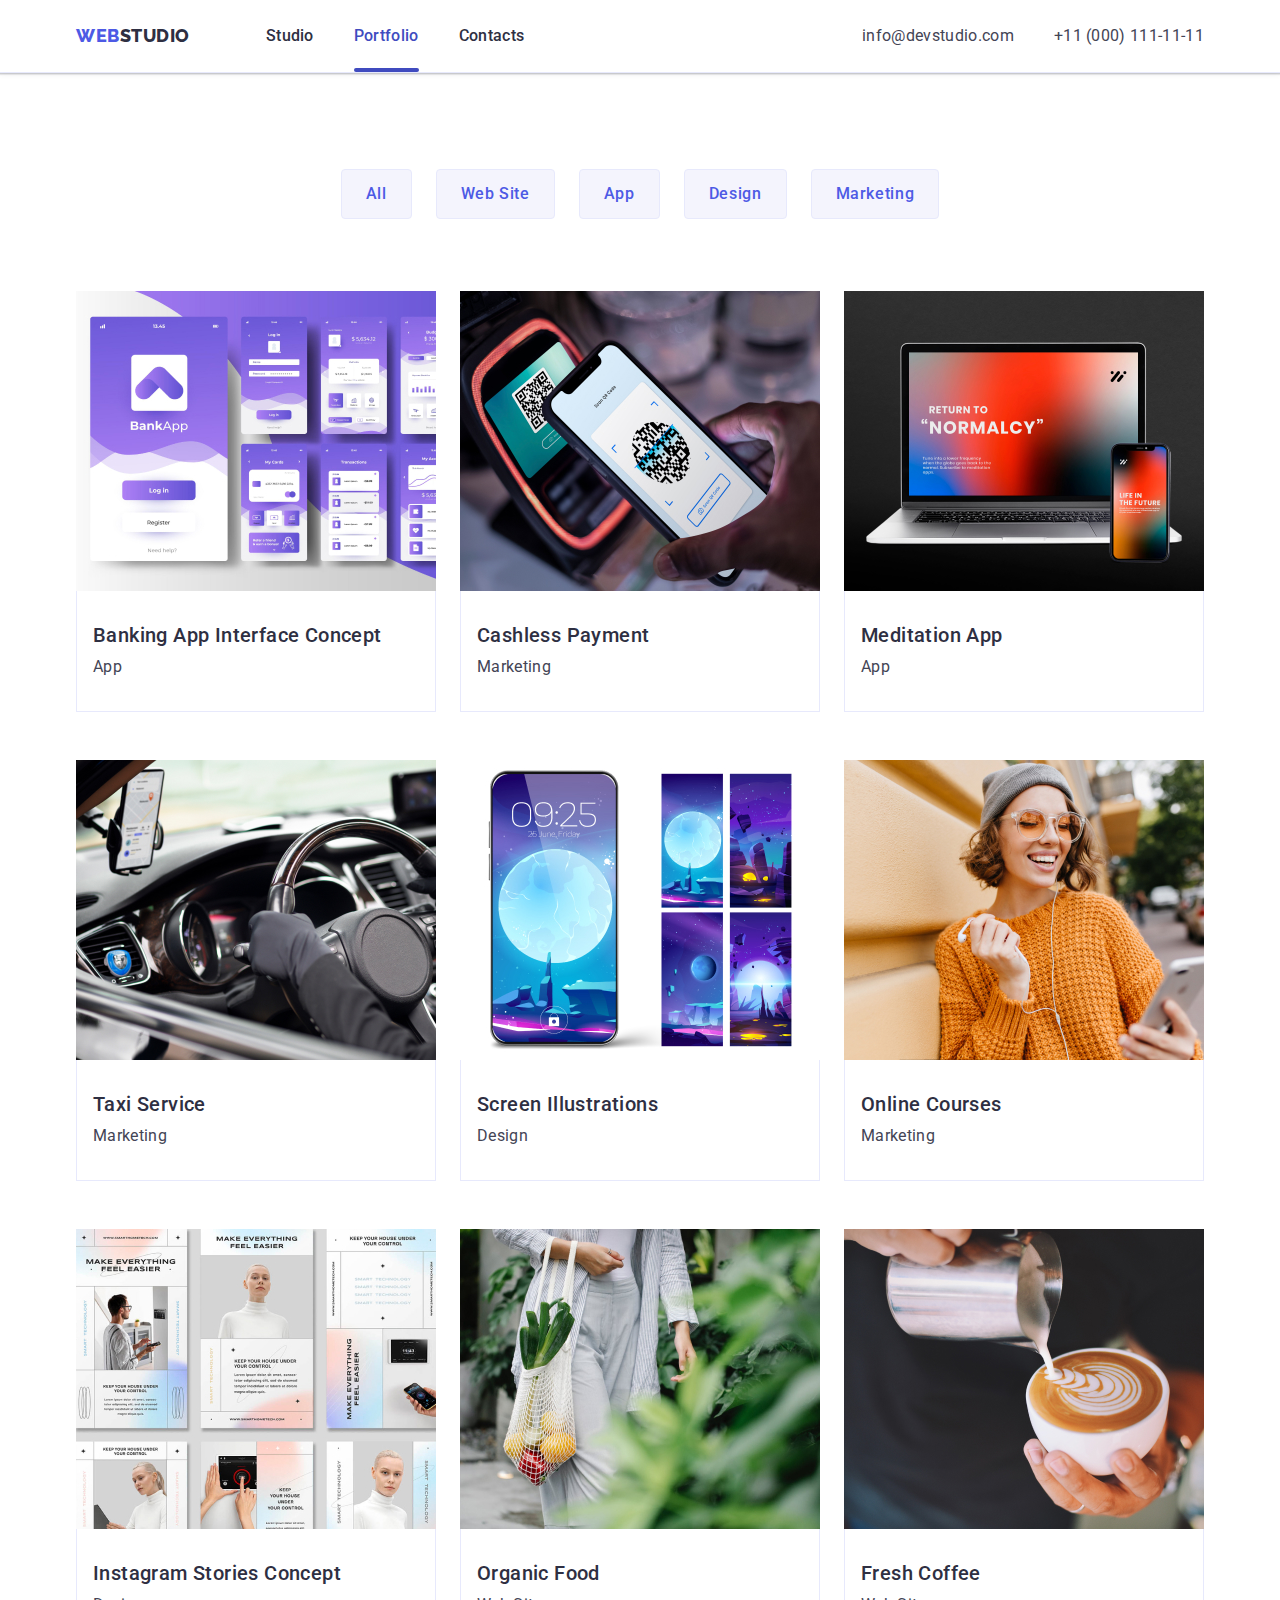
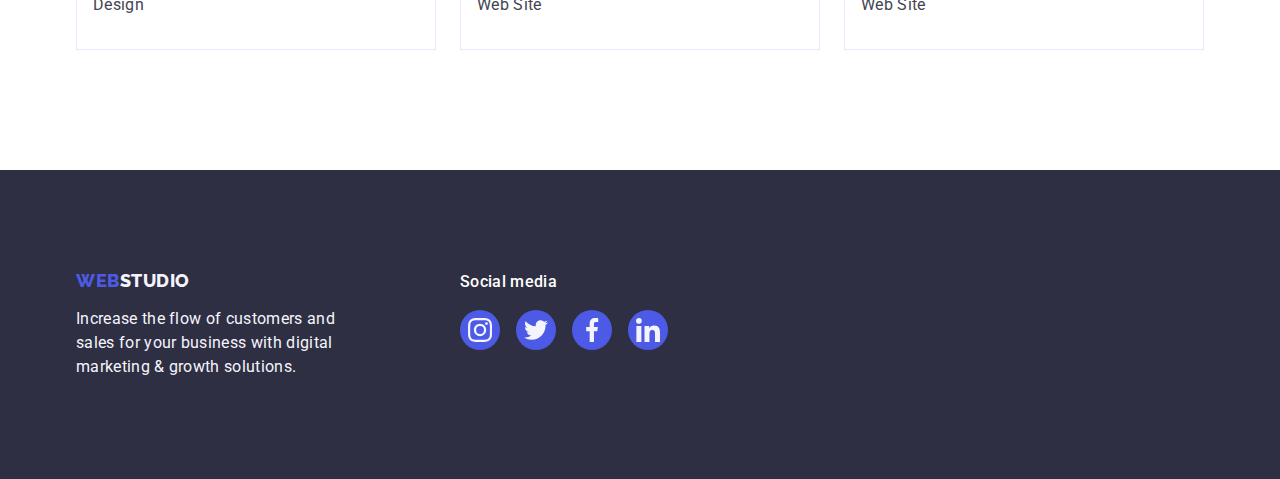
==== commit 0c2c6e31: "commit" ====
--- a/portfolio.html
+++ b/portfolio.html
@@ -90,160 +90,176 @@
                   width="360"
                   height="300"
                 />
-                <p class="project-label">
+                <div class="overlay">
+                  <p class="overlay-label">
+                   14 Stylish and User-Friendly App Design Concepts · Task
+                   Manager App · Calorie Tracker App · Exotic Fruit Ecommerce App
+                   · Cloud Storage App
+                 </p>
+               </div>
+                </div>
+                <div class="project-wraper">
+                  <h2 class="project-name link">
+                    Banking App Interface Concept
+                  </h2>
+                  <p class="project-text link">App</p>
+                </div>
+              </a>
+            </li>
+            <li class="project-item">
+              <a href="" class="project-link link">
+                <div class="project-box">
+                <img
+                  src="./images/projects/2payment.jpg"
+                  alt="Cashless Payment"
+                  width="360"
+                  height="300"
+                />
+                <div class="overlay">
+                  <p class="overlay-label">
+                   14 Stylish and User-Friendly App Design Concepts · Task
+                   Manager App · Calorie Tracker App · Exotic Fruit Ecommerce App
+                   · Cloud Storage App
+                 </p>
+               </div>
+                </div>
+                <div class="project-wraper">
+                  <h2 class="project-name link">Cashless Payment</h2>
+                  <p class="project-text link">Marketing</p>
+                </div>
+              </a>
+            </li>
+            <li class="project-item">
+              <a href="" class="project-link link">
+                <div class="project-box">
+                <img
+                  src="./images/projects/3app.jpg"
+                  alt="Meditation App"
+                  width="360"
+                  height="300"
+                />
+                <div class="overlay">
+                  <p class="overlay-label">
+                   14 Stylish and User-Friendly App Design Concepts · Task
+                   Manager App · Calorie Tracker App · Exotic Fruit Ecommerce App
+                   · Cloud Storage App
+                 </p>
+               </div>
+                </div>
+                <div class="project-wraper">
+                  <h2 class="project-name link">Meditation App</h2>
+                  <p class="project-text link">App</p>
+                </div>
+              </a>
+            </li>
+            <li class="project-item">
+              <a href="" class="project-link link">
+                <div class="project-box">
+                <img
+                  src="./images/projects/4service.jpg"
+                  alt="Taxi Service"
+                  width="360"
+                  height="300"
+                />
+                <div class="overlay">
+                  <p class="overlay-label">
+                   14 Stylish and User-Friendly App Design Concepts · Task
+                   Manager App · Calorie Tracker App · Exotic Fruit Ecommerce App
+                   · Cloud Storage App
+                 </p>
+               </div>
+                </div>
+                <div class="project-wraper">
+                  <h2 class="project-name link">Taxi Service</h2>
+                  <p class="project-text link">Marketing</p>
+                </div>
+              </a>
+            </li>
+            <li class="project-item">
+              <a href="" class="project-link link">
+                <div class="project-box">
+                <img
+                  src="./images/projects/5illustration.jpg"
+                  alt="Screen Illustrations"
+                  width="360"
+                  height="300"
+                />
+                <div class="overlay">
+                  <p class="overlay-label">
+                   14 Stylish and User-Friendly App Design Concepts · Task
+                   Manager App · Calorie Tracker App · Exotic Fruit Ecommerce App
+                   · Cloud Storage App
+                 </p>
+               </div>
+                </div>
+                <div class="project-wraper">
+                  <h2 class="project-name link">Screen Illustrations</h2>
+                  <p class="project-text link">Design</p>
+                </div>
+              </a>
+            </li>
+            <li class="project-item">
+              <a href="" class="project-link link">
+                <div class="project-box">
+                <img
+                  src="./images/projects/6courses.jpg"
+                  alt="Online Courses"
+                  width="360"
+                  height="300"
+                />
+                <div class="overlay">
+                  <p class="overlay-label">
+                   14 Stylish and User-Friendly App Design Concepts · Task
+                   Manager App · Calorie Tracker App · Exotic Fruit Ecommerce App
+                   · Cloud Storage App
+                 </p>
+               </div>
+                </div>
+                <div class="project-wraper">
+                  <h2 class="project-name link">Online Courses</h2>
+                  <p class="project-text link">Marketing</p>
+                </div>
+              </a>
+            </li>
+            <li class="project-item">
+              <a href="" class="project-link link">
+                <div class="project-box">
+                <img
+                  src="./images/projects/7instagram.jpg"
+                  alt="Instagram Stories Concept"
+                  width="360"
+                  height="300"
+                />
+                <div class="overlay">
+                  <p class="overlay-label">
+                   14 Stylish and User-Friendly App Design Concepts · Task
+                   Manager App · Calorie Tracker App · Exotic Fruit Ecommerce App
+                   · Cloud Storage App
+                 </p>
+               </div>
+                </div>
+                <div class="project-wraper">
+                  <h2 class="project-name link">Instagram Stories Concept</h2>
+                  <p class="project-text link">Design</p>
+                </div>
+              </a>
+            </li>
+            <li class="project-item">
+              <a href="" class="project-link link">
+                <div class="project-box">
+                <img
+                  src="./images/projects/8food.jpg"
+                  alt="Organic Food"
+                  width="360"
+                  height="300"
+                />
+                <div class="overlay">
+                 <p class="overlay-label">
                   14 Stylish and User-Friendly App Design Concepts · Task
                   Manager App · Calorie Tracker App · Exotic Fruit Ecommerce App
                   · Cloud Storage App
                 </p>
-                </div>
-                <div class="project-wraper">
-                  <h2 class="project-name link">
-                    Banking App Interface Concept
-                  </h2>
-                  <p class="project-text link">App</p>
-                </div>
-              </a>
-            </li>
-            <li class="project-item">
-              <a href="" class="project-link link">
-                <div class="project-box">
-                <img
-                  src="./images/projects/2payment.jpg"
-                  alt="Cashless Payment"
-                  width="360"
-                  height="300"
-                />
-                <p class="project-label">
-                  14 Stylish and User-Friendly App Design Concepts · Task
-                  Manager App · Calorie Tracker App · Exotic Fruit Ecommerce App
-                  · Cloud Storage App
-                </p>
-                </div>
-                <div class="project-wraper">
-                  <h2 class="project-name link">Cashless Payment</h2>
-                  <p class="project-text link">Marketing</p>
-                </div>
-              </a>
-            </li>
-            <li class="project-item">
-              <a href="" class="project-link link">
-                <div class="project-box">
-                <img
-                  src="./images/projects/3app.jpg"
-                  alt="Meditation App"
-                  width="360"
-                  height="300"
-                />
-                  <p class="project-label">
-                  14 Stylish and User-Friendly App Design Concepts · Task
-                  Manager App · Calorie Tracker App · Exotic Fruit Ecommerce App
-                  · Cloud Storage App
-                </p>
-                </div>
-                <div class="project-wraper">
-                  <h2 class="project-name link">Meditation App</h2>
-                  <p class="project-text link">App</p>
-                </div>
-              </a>
-            </li>
-            <li class="project-item">
-              <a href="" class="project-link link">
-                <div class="project-box">
-                <img
-                  src="./images/projects/4service.jpg"
-                  alt="Taxi Service"
-                  width="360"
-                  height="300"
-                />
-                  <p class="project-label">
-                  14 Stylish and User-Friendly App Design Concepts · Task
-                  Manager App · Calorie Tracker App · Exotic Fruit Ecommerce App
-                  · Cloud Storage App
-                </p>
-                </div>
-                <div class="project-wraper">
-                  <h2 class="project-name link">Taxi Service</h2>
-                  <p class="project-text link">Marketing</p>
-                </div>
-              </a>
-            </li>
-            <li class="project-item">
-              <a href="" class="project-link link">
-                <div class="project-box">
-                <img
-                  src="./images/projects/5illustration.jpg"
-                  alt="Screen Illustrations"
-                  width="360"
-                  height="300"
-                />
-                  <p class="project-label">
-                  14 Stylish and User-Friendly App Design Concepts · Task
-                  Manager App · Calorie Tracker App · Exotic Fruit Ecommerce App
-                  · Cloud Storage App
-                </p>
-                </div>
-                <div class="project-wraper">
-                  <h2 class="project-name link">Screen Illustrations</h2>
-                  <p class="project-text link">Design</p>
-                </div>
-              </a>
-            </li>
-            <li class="project-item">
-              <a href="" class="project-link link">
-                <div class="project-box">
-                <img
-                  src="./images/projects/6courses.jpg"
-                  alt="Online Courses"
-                  width="360"
-                  height="300"
-                />
-                <p class="project-label">
-                  14 Stylish and User-Friendly App Design Concepts · Task
-                  Manager App · Calorie Tracker App · Exotic Fruit Ecommerce App
-                  · Cloud Storage App
-                </p>
-                </div>
-                <div class="project-wraper">
-                  <h2 class="project-name link">Online Courses</h2>
-                  <p class="project-text link">Marketing</p>
-                </div>
-              </a>
-            </li>
-            <li class="project-item">
-              <a href="" class="project-link link">
-                <div class="project-box">
-                <img
-                  src="./images/projects/7instagram.jpg"
-                  alt="Instagram Stories Concept"
-                  width="360"
-                  height="300"
-                />
-                 <p class="project-label">
-                  14 Stylish and User-Friendly App Design Concepts · Task
-                  Manager App · Calorie Tracker App · Exotic Fruit Ecommerce App
-                  · Cloud Storage App
-                </p>
-                </div>
-                <div class="project-wraper">
-                  <h2 class="project-name link">Instagram Stories Concept</h2>
-                  <p class="project-text link">Design</p>
-                </div>
-              </a>
-            </li>
-            <li class="project-item">
-              <a href="" class="project-link link">
-                <div class="project-box">
-                <img
-                  src="./images/projects/8food.jpg"
-                  alt="Organic Food"
-                  width="360"
-                  height="300"
-                />
-                 <p class="project-label">
-                  14 Stylish and User-Friendly App Design Concepts · Task
-                  Manager App · Calorie Tracker App · Exotic Fruit Ecommerce App
-                  · Cloud Storage App
-                </p>
+              </div>
                 </div>
                 <div class="project-wraper">
                   <h2 class="project-name link">Organic Food</h2>
@@ -260,11 +276,13 @@
                   width="360"
                   height="300"
                 />
-                  <p class="project-label">
-                  14 Stylish and User-Friendly App Design Concepts · Task
-                  Manager App · Calorie Tracker App · Exotic Fruit Ecommerce App
-                  · Cloud Storage App
-                </p>
+                <div class="overlay">
+                  <p class="overlay-label">
+                   14 Stylish and User-Friendly App Design Concepts · Task
+                   Manager App · Calorie Tracker App · Exotic Fruit Ecommerce App
+                   · Cloud Storage App
+                 </p>
+               </div>
                 </div>
                 <div class="project-wraper">
                   <h2 class="project-name link">Fresh Coffee</h2>
--- a/css/styles.css
+++ b/css/styles.css
@@ -4,6 +4,7 @@
   --white-color: #ffffff;
   --alternative-color: #404bbf;
   --contacts-color: #434455;
+  --animation: 250ms cubic-bezier(0.4, 0, 0.2, 1);
 }
 
 body {
@@ -157,6 +158,8 @@
   font-size: 16px;
   line-height: 1.5;
   letter-spacing: 0.02em;
+
+  transition: color var(--animation);
 }
 .nav-link:hover,
 .nav-link:focus {
@@ -173,6 +176,9 @@
   width: 100%;
   height: 4px;
   border-radius: 2px;
+}
+.nav-link.current {
+  color: var(--alternative-color);
 }
 .nav-link.current::after {
   background: #404bbf;
@@ -204,6 +210,8 @@
   font-size: 16px;
   line-height: 1.5;
   letter-spacing: 0.02em;
+
+  transition: color var(--animation);
 }
 
 .contact:hover,
@@ -272,6 +280,8 @@
   border-radius: 4px;
   background: var(--main-color);
   box-shadow: 0px 4px 4px rgba(0, 0, 0, 0.15);
+
+  transition: color var(--animation);
 }
 .hero-button:hover,
 .hero-button:focus {
@@ -442,6 +452,8 @@
   background-color: #4d5ae5;
   border-radius: 50%;
   fill: var(--white-color);
+
+  transition: color var(--animation);
 }
 
 .socials-link:hover,
@@ -485,6 +497,8 @@
   border: 1px solid #8e8f99;
   border-radius: 4px;
   color: #8e8f99;
+
+  transition: color var(--animation);
 }
 .clients-link:hover,
 .clients-link:focus {
@@ -493,6 +507,10 @@
 }
 .clients-icon {
   fill: currentColor;
+}
+
+.clients-item {
+  transition: color var(--animation);
 }
 .clients-item:hover,
 .clients-item:focus {
@@ -574,6 +592,8 @@
 
   background-color: var(--main-color);
   border-radius: 50%;
+
+  transition: color var(--animation);
 }
 
 .link-sm:hover,
@@ -657,6 +677,8 @@
   font-size: 16px;
   line-height: 1.5;
   letter-spacing: 0.02em;
+
+  transition: color var(--animation);
 }
 .nav-link:hover,
 .nav-link:focus {
@@ -675,6 +697,10 @@
 
 .address {
   font-style: normal;
+}
+
+.contact {
+  transition: color var(--animation);
 }
 
 .contact:hover,
@@ -716,6 +742,8 @@
   font-size: 16px;
   line-height: 1.5;
   letter-spacing: 0.04em;
+
+  transition: color var(--animation);
 }
 .button:hover,
 .button:focus {
@@ -733,21 +761,30 @@
 }
 .project-box {
   position: relative;
-}
-.project-label {
+  overflow: hidden;
+}
+.overlay {
   position: absolute;
   bottom: 0;
   left: 0;
+  transform: translateY(100%);
 
   width: 100%;
   height: 100%;
   padding: 40px 32px;
 
+  background-color: var(--main-color);
+  transition: transform var(--animation);
+}
+
+.project-item:hover .overlay {
+transform: translate(0);
+}
+.overlay-label {
   font-size: 16px;
   line-height: 24px;
   letter-spacing: 0.02em;
   color: var(--white-color);
-  background-color: var(--main-color);
 }
 .project-wraper {
   padding: 32px 16px;
@@ -765,6 +802,8 @@
 
 .project-link {
   display: block;
+
+  transition: color var(--animation);
 }
 
 .project-link:hover,
@@ -799,7 +838,6 @@
   letter-spacing: 0.03em;
   text-transform: uppercase;
 }
-
 
 /* ========= MODAL STYLES ========= */
 
@@ -812,6 +850,11 @@
 
   background: rgba(46, 47, 66, 0.4);
 }
+.is-hidden {
+  opacity: 0;
+  visibility: hidden;
+  pointer-events: none;
+}
 .modal {
   position: absolute;
   top: calc(50% - 288px);
@@ -821,8 +864,9 @@
   min-height: 576px;
   padding: 24px;
 
-  background: #FCFCFC;
-  box-shadow: 0px 1px 1px rgba(0, 0, 0, 0.14), 0px 1px 3px rgba(0, 0, 0, 0.12), 0px 2px 1px rgba(0, 0, 0, 0.2);
+  background: #fcfcfc;
+  box-shadow: 0px 1px 1px rgba(0, 0, 0, 0.14), 0px 1px 3px rgba(0, 0, 0, 0.12),
+    0px 2px 1px rgba(0, 0, 0, 0.2);
   border-radius: 4px;
 }
 .modal-button {
@@ -831,11 +875,11 @@
   width: 24px;
   height: 24px;
 
-  background: #E7E9FC;
+  background: #e7e9fc;
   border-radius: 50%;
   border: 1px solid rgba(0, 0, 0, 0.1);
 
   cursor: pointer;
 }
 .modal-icon {
-}+}
